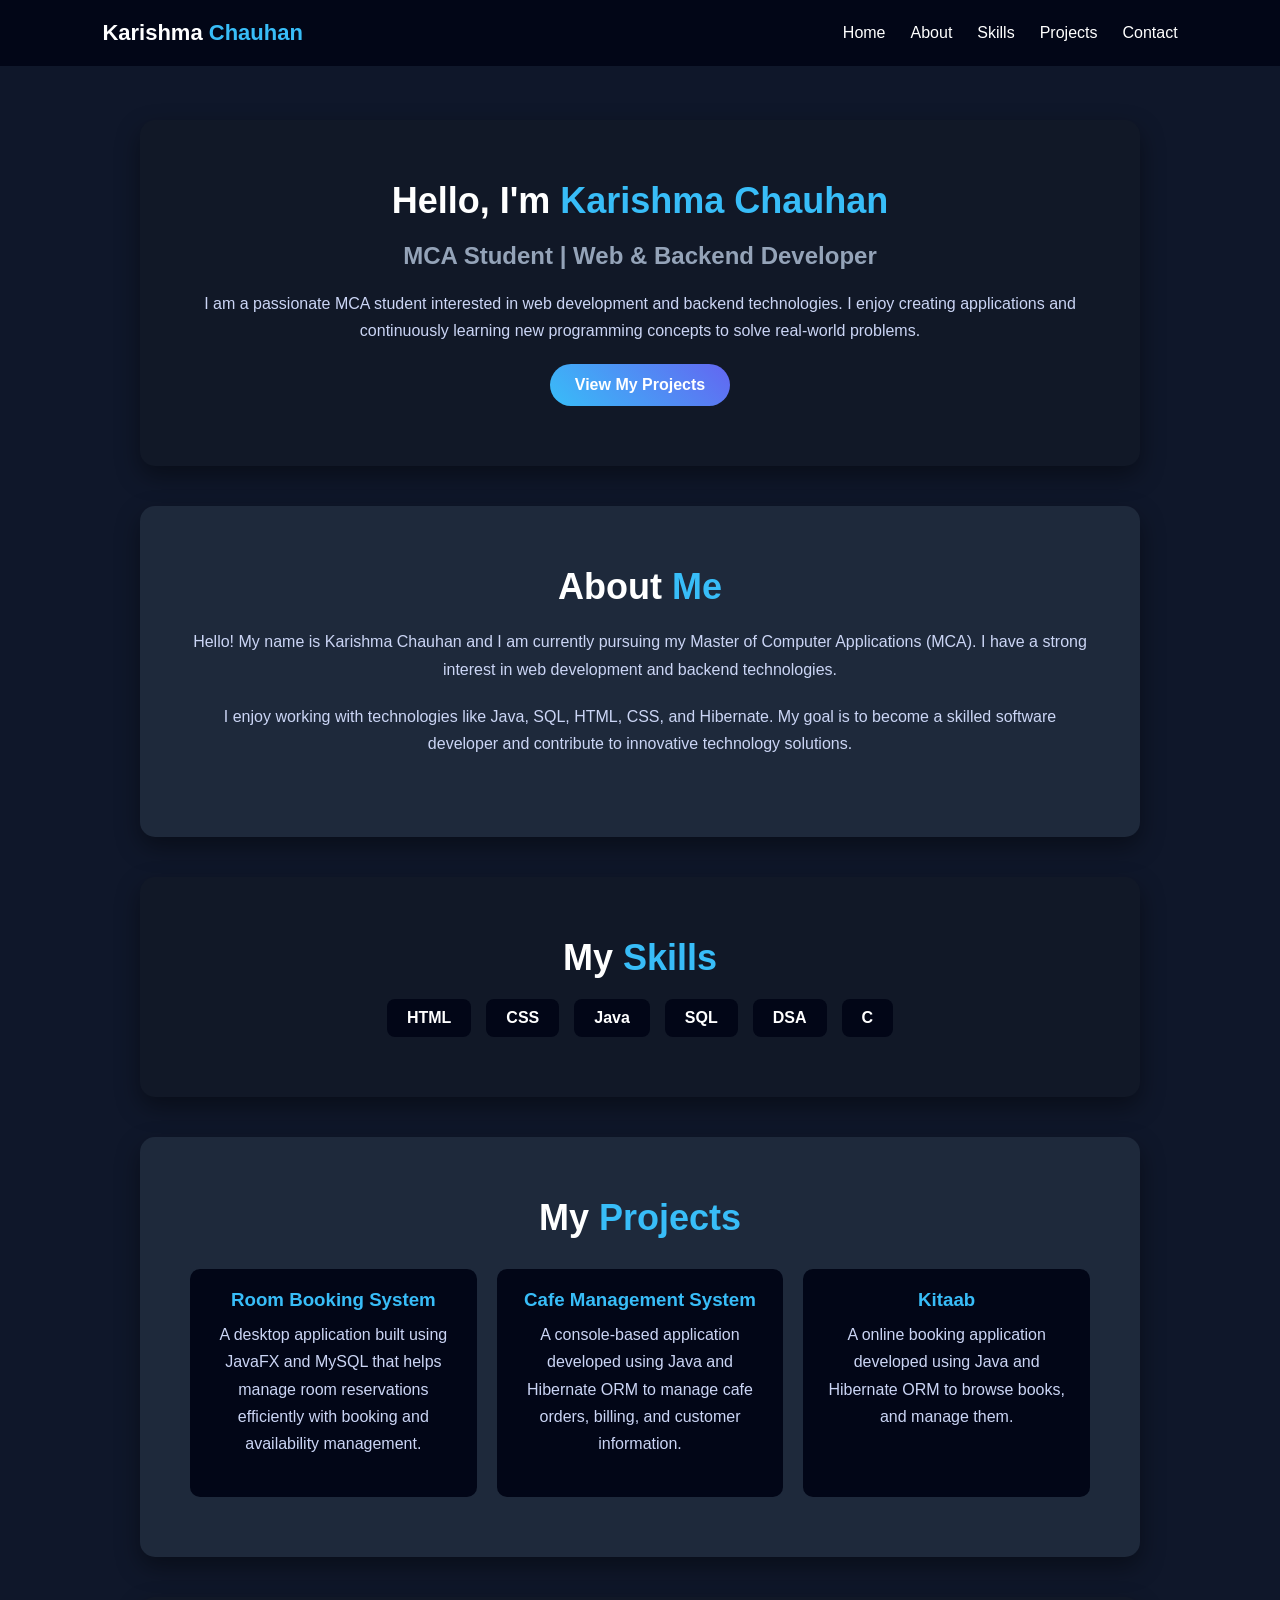
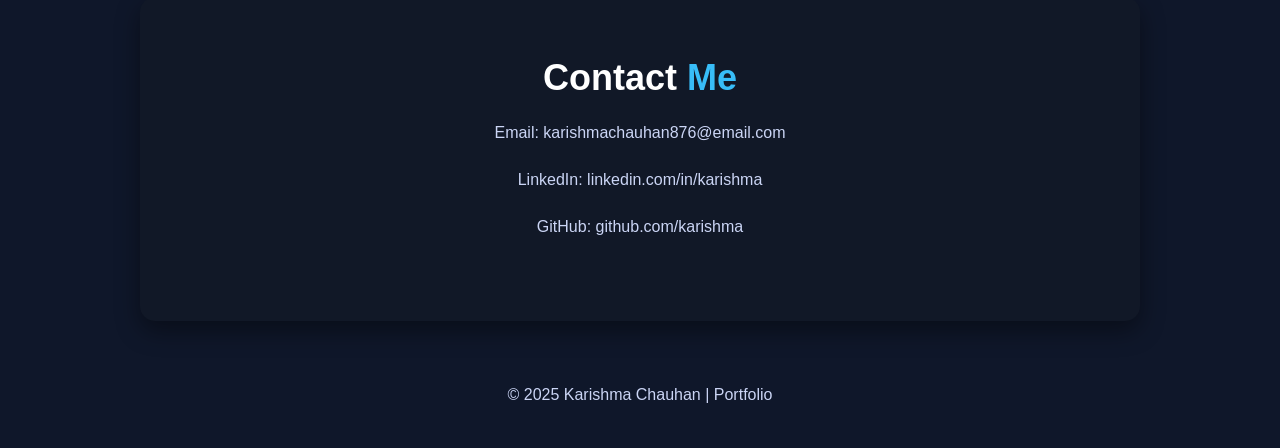
==== index.html @ 7b119818 "Rename index.html.html to index.html" ====
<!DOCTYPE html>
<html lang="en">

<head>
<meta charset="UTF-8">
<meta name="viewport" content="width=device-width, initial-scale=1.0">
<title>Karishma Chauhan | Portfolio</title>
<link rel="stylesheet" href="Portfolio.css">
</head>

<body>

<header>
<div class="logo">Karishma <span>Chauhan</span></div>

<ul class="nav-links">
<li><a href="#home">Home</a></li>
<li><a href="#about">About</a></li>
<li><a href="#skills">Skills</a></li>
<li><a href="#projects">Projects</a></li>
<li><a href="#contact">Contact</a></li>
</ul>
</header>


<section id="home" class="section-box">
<h1>Hello, I'm <span>Karishma Chauhan</span></h1>
<h2>MCA Student | Web & Backend Developer</h2>

<p>
I am a passionate MCA student interested in web development and backend technologies. 
I enjoy creating applications and continuously learning new programming concepts to 
solve real-world problems.
</p>

<a href="#projects" class="btn">View My Projects</a>
</section>


<section id="about" class="section-box">
<h1>About <span>Me</span></h1>

<p>
Hello! My name is Karishma Chauhan and I am currently pursuing my Master of 
Computer Applications (MCA). I have a strong interest in web development 
and backend technologies.
</p>

<p>
I enjoy working with technologies like Java, SQL, HTML, CSS, and Hibernate. 
My goal is to become a skilled software developer and contribute to 
innovative technology solutions.
</p>
</section>


<section id="skills" class="section-box">
<h1>My <span>Skills</span></h1>

<div class="skills-list">

<div class="skill">HTML</div>
<div class="skill">CSS</div>
<div class="skill">Java</div>
<div class="skill">SQL</div>
<div class="skill">DSA</div>
<div class="skill">C</div>

</div>
</section>


<section id="projects" class="section-box">
<h1>My <span>Projects</span></h1>

<div class="project-grid">

<div class="project-card">
<h3>Room Booking System</h3>
<p>
A desktop application built using JavaFX and MySQL that helps manage room 
reservations efficiently with booking and availability management.
</p>
</div>

<div class="project-card">
<h3>Cafe Management System</h3>
<p>
A console-based application developed using Java and Hibernate ORM 
to manage cafe orders, billing, and customer information.
</p>
</div>

<div class="project-card">
<h3>Kitaab</h3>
<p>
A online booking application developed using Java and Hibernate ORM 
to browse books, and manage them.
</p>
</div>

</div>

</section>


<section id="contact" class="section-box">
<h1>Contact <span>Me</span></h1>

<p>Email: karishmachauhan876@email.com</p>
<p>LinkedIn: linkedin.com/in/karishma</p>
<p>GitHub: github.com/karishma</p>

</section>


<footer>
<p>© 2025 Karishma Chauhan | Portfolio</p>
</footer>

</body>
</html>
---- Portfolio.css ----
*{
margin:0;
padding:0;
box-sizing:border-box;
font-family:Arial, Helvetica, sans-serif;
scroll-behavior:smooth;
}

body{
background:#0f172a;
color:white;
padding-top:80px;
}

/* HEADER */

header{
position:fixed;
top:0;
width:100%;
display:flex;
justify-content:space-between;
align-items:center;
padding:20px 8%;
background:#020617;
z-index:100;
}

.logo{
font-size:22px;
font-weight:bold;
}

.logo span{
color:#38bdf8;
}

.nav-links{
display:flex;
list-style:none;
gap:25px;
}

.nav-links a{
text-decoration:none;
color:white;
transition:0.3s;
}

.nav-links a:hover{
color:#38bdf8;
}

/* SECTION BOX */

.section-box{
max-width:1000px;
margin:40px auto;
padding:60px 50px;
border-radius:15px;
text-align:center;
box-shadow:0 10px 25px rgba(0,0,0,0.4);
}

/* ALTERNATE COLORS */

.section-box:nth-of-type(odd){
background:#111827;
}

.section-box:nth-of-type(even){
background:#1e293b;
}

/* TITLES */

h1{
font-size:36px;
margin-bottom:20px;
}

span{
color:#38bdf8;
}

h2{
color:#94a3b8;
margin-bottom:20px;
}

p{
line-height:1.7;
color:#cbd5f5;
margin-bottom:20px;
}

/* BUTTON */

.btn{
display:inline-block;
padding:12px 25px;
background:linear-gradient(45deg,#38bdf8,#6366f1);
border-radius:25px;
color:white;
text-decoration:none;
font-weight:bold;
transition:0.3s;
}

.btn:hover{
transform:scale(1.05);
}

/* SKILLS */

.skills-list{
display:flex;
justify-content:center;
flex-wrap:wrap;
gap:15px;
margin-top:20px;
}

.skill{
background:#020617;
padding:10px 20px;
border-radius:8px;
font-weight:bold;
transition:0.3s;
}

.skill:hover{
background:#38bdf8;
color:black;
}

/* PROJECTS */

.project-grid{
display:grid;
grid-template-columns:repeat(auto-fit,minmax(250px,1fr));
gap:20px;
margin-top:30px;
}

.project-card{
background:#020617;
padding:20px;
border-radius:10px;
transition:0.3s;
}

.project-card:hover{
transform:translateY(-5px);
background:#334155;
}

.project-card h3{
color:#38bdf8;
margin-bottom:10px;
}

/* FOOTER */

footer{
text-align:center;
padding:20px;
margin-top:40px;
color:#94a3b8;
}

/* MOBILE */

@media(max-width:768px){

.section-box{
margin:20px;
padding:40px 25px;
}

h1{
font-size:28px;
}

}
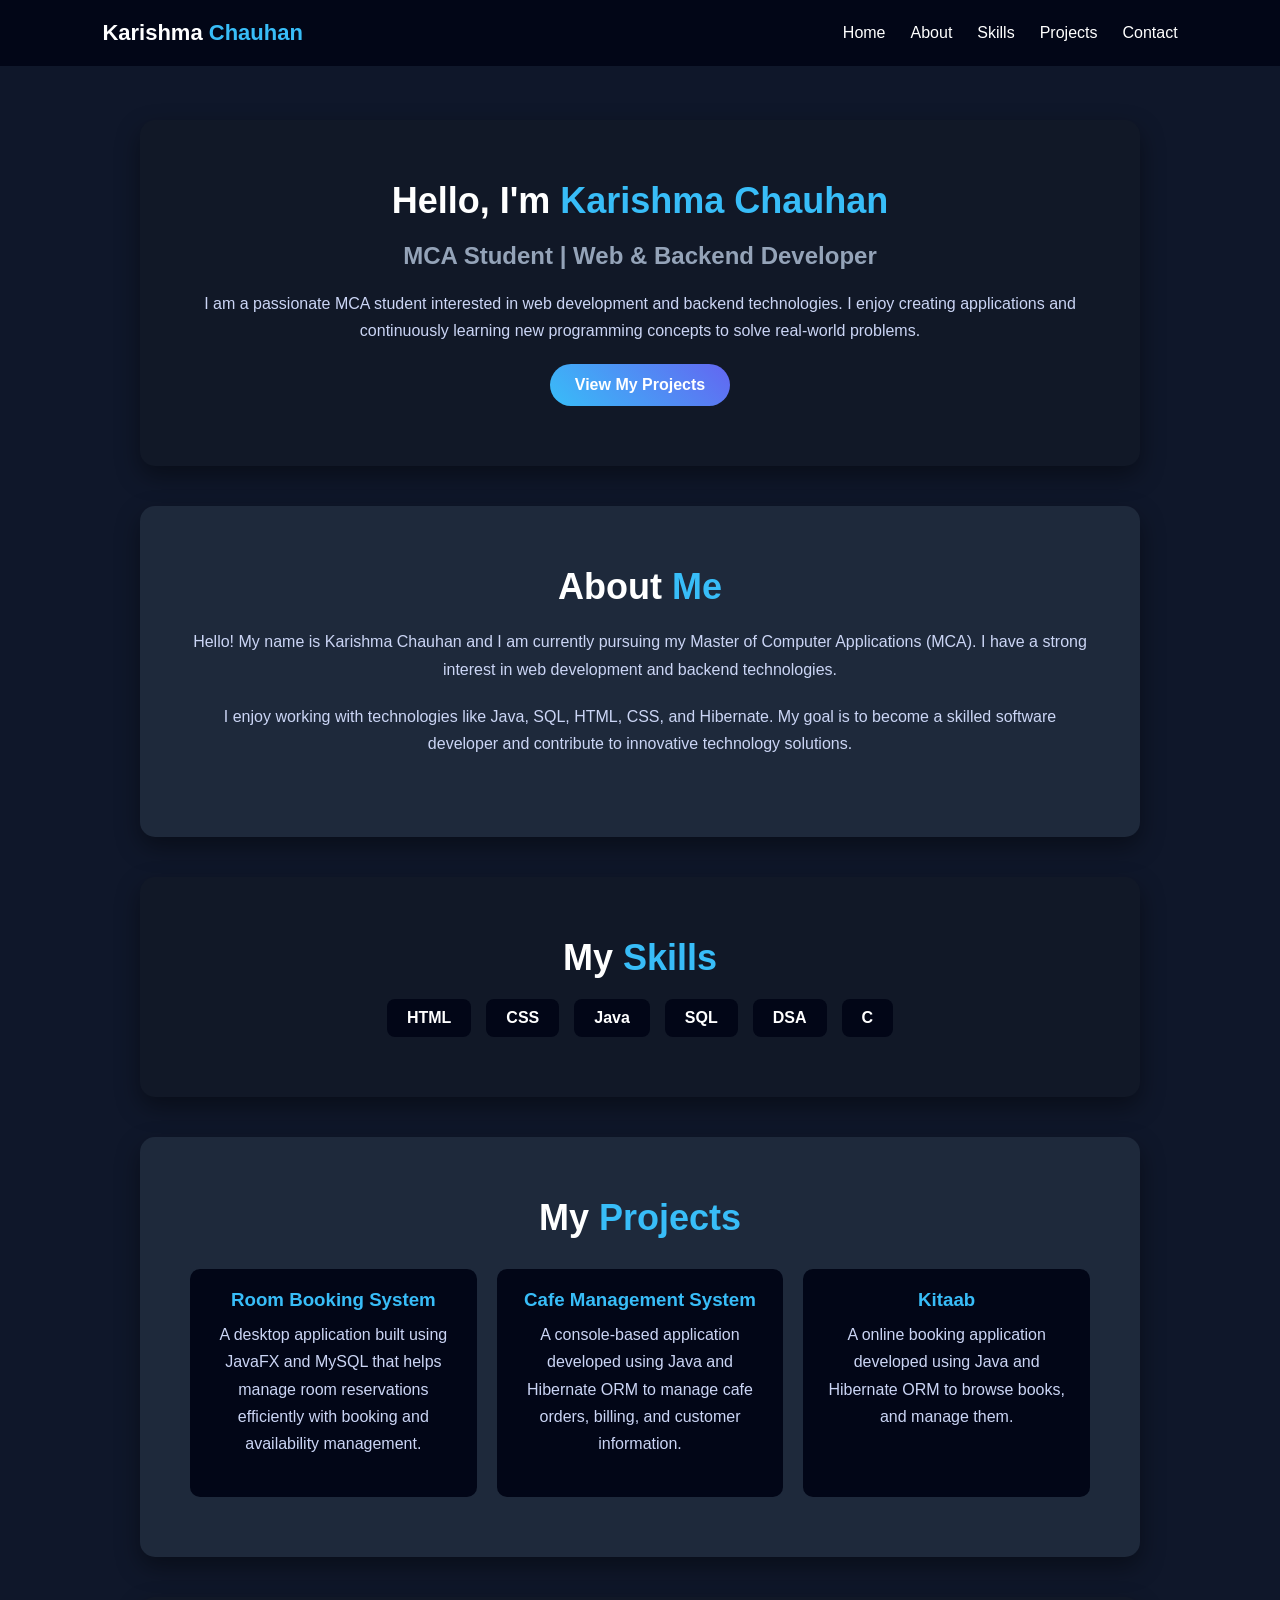
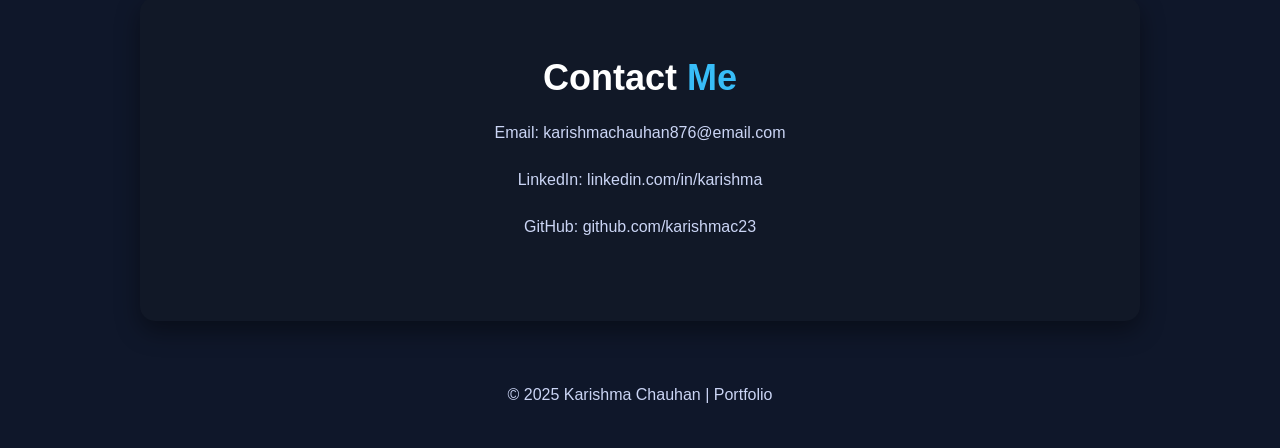
==== commit 0d2c1868: "Update index.html" ====
--- a/index.html
+++ b/index.html
@@ -109,7 +109,7 @@
 
 <p>Email: karishmachauhan876@email.com</p>
 <p>LinkedIn: linkedin.com/in/karishma</p>
-<p>GitHub: github.com/karishma</p>
+<p>GitHub: github.com/karishmac23</p>
 
 </section>
 
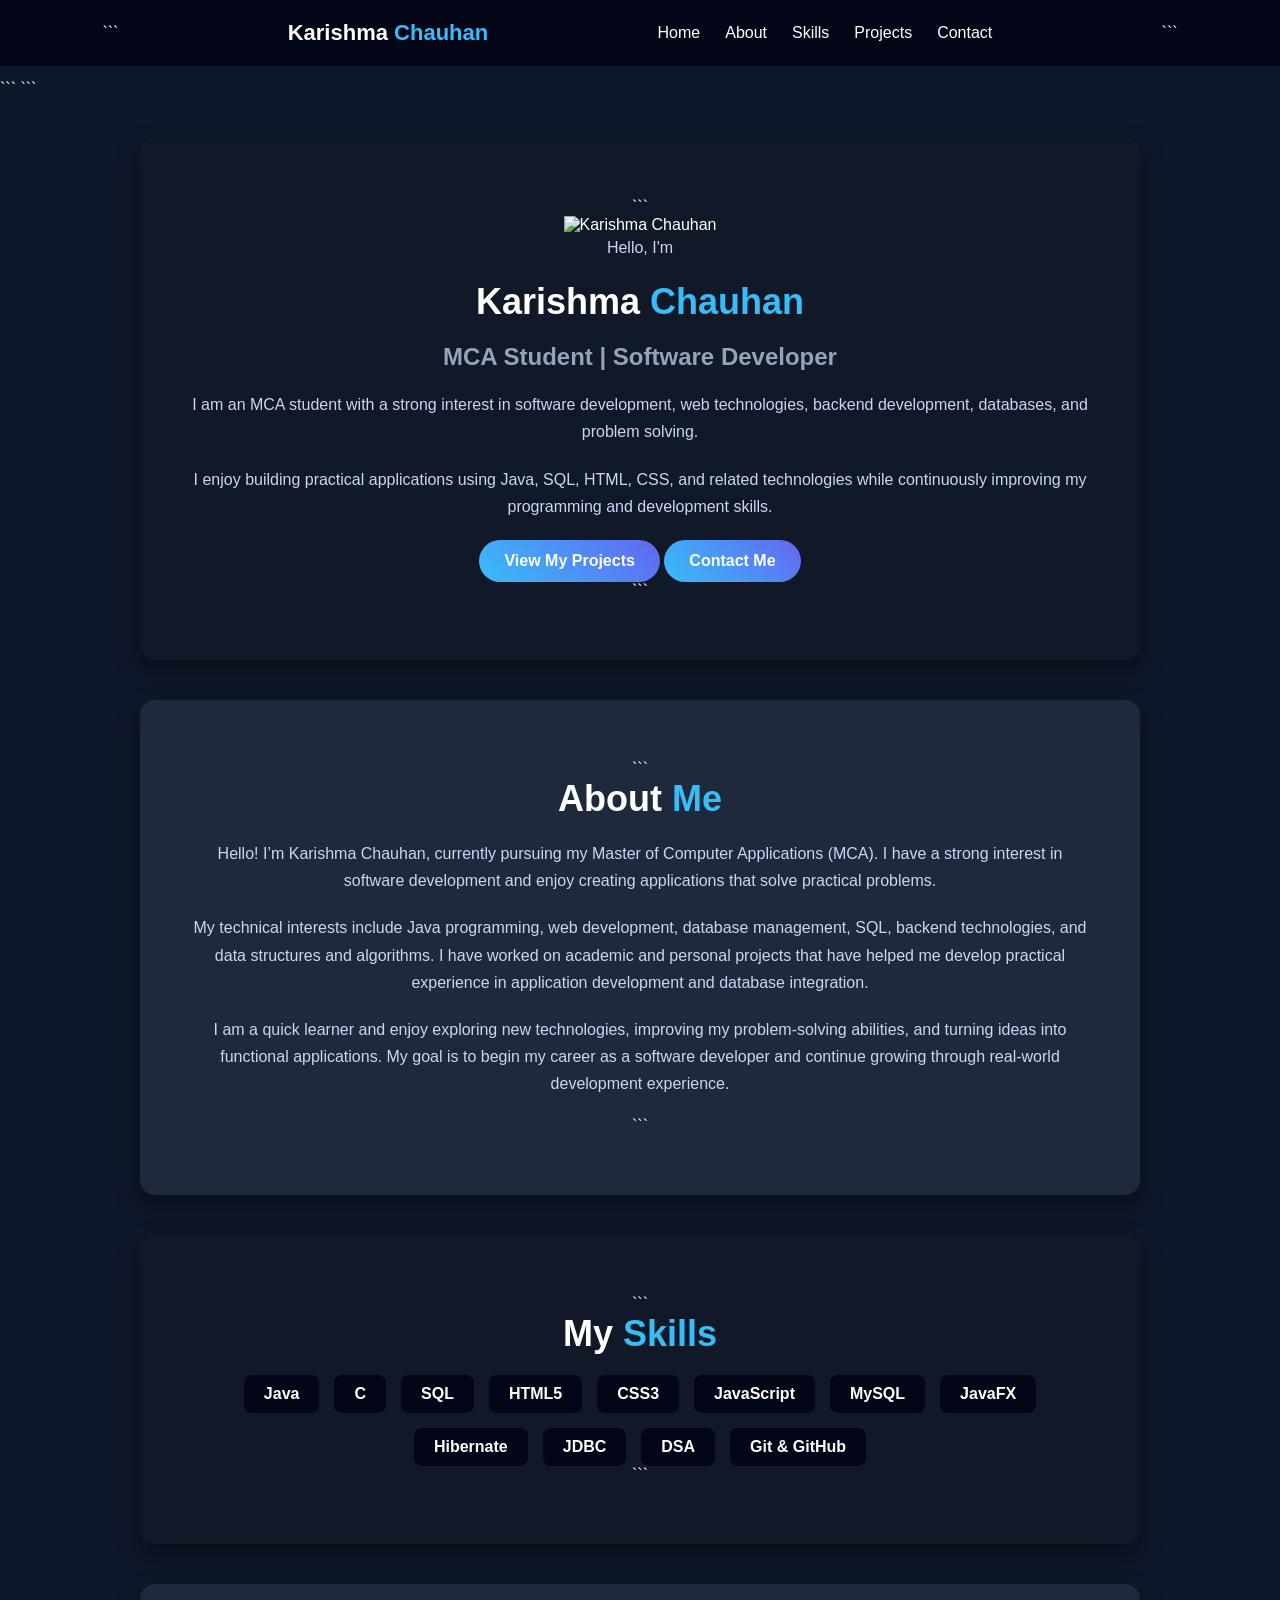
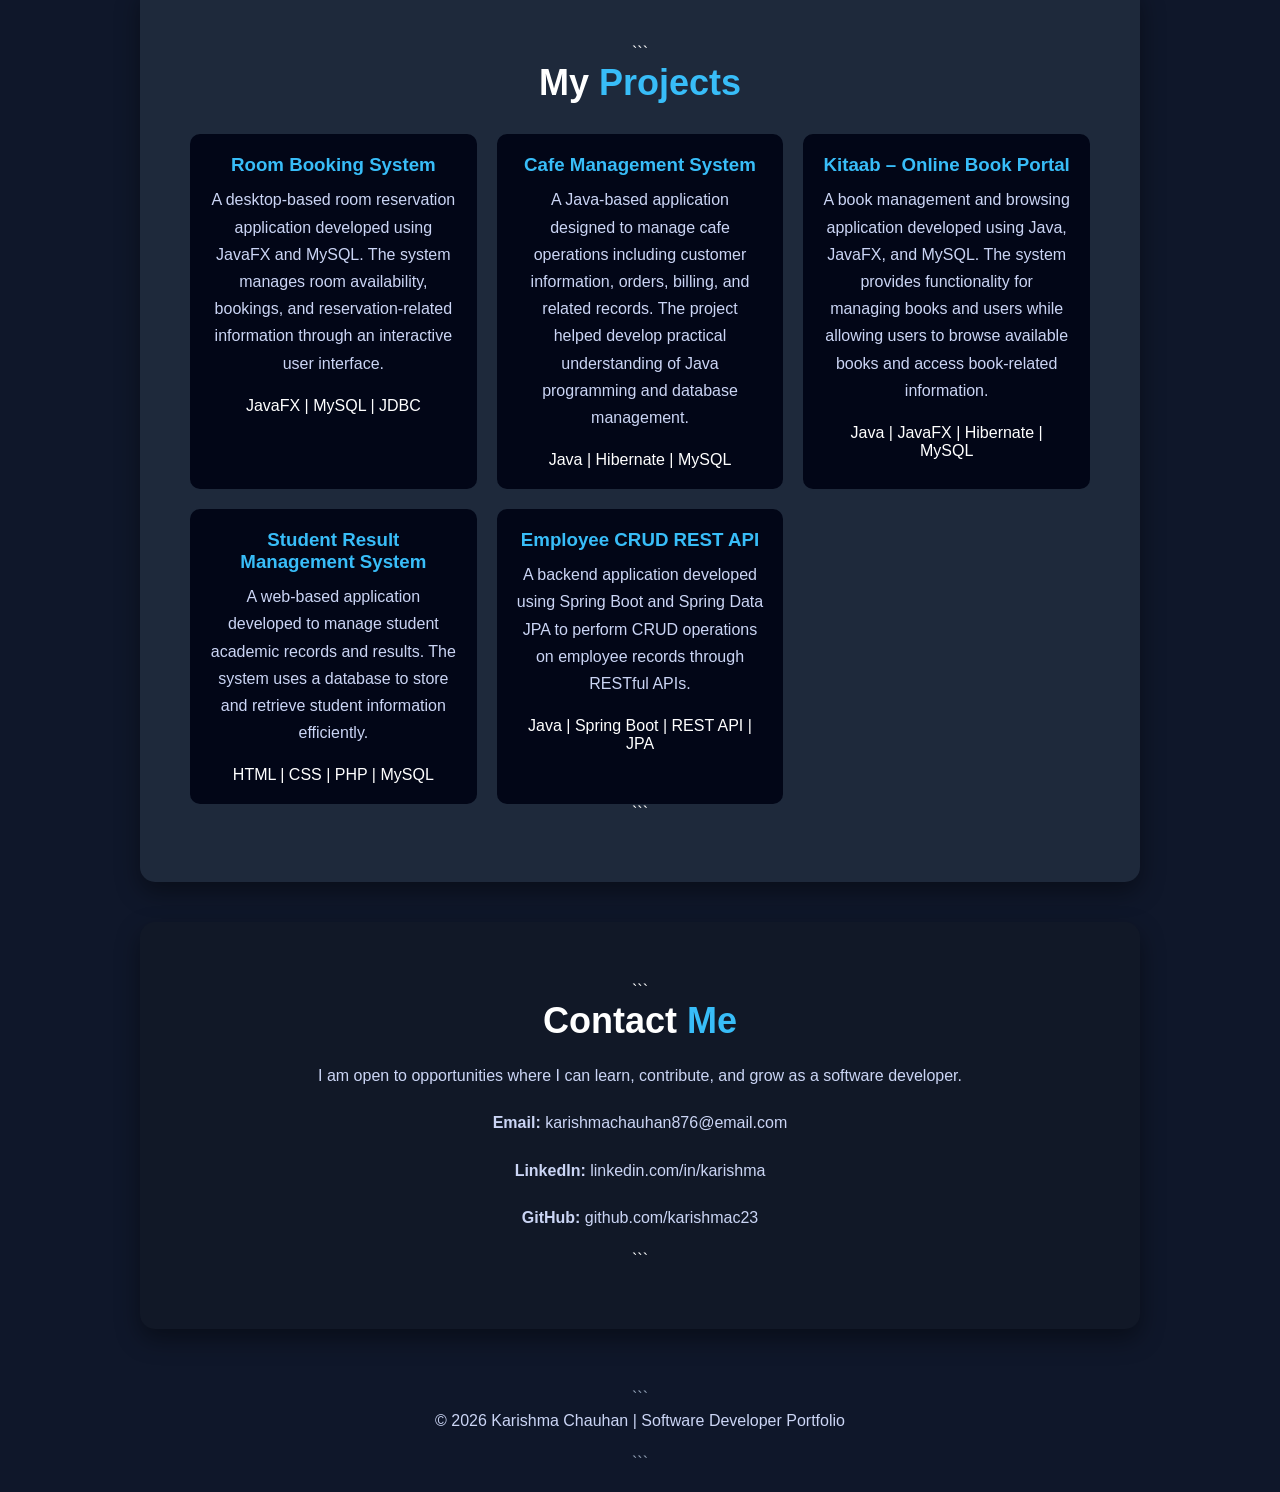
==== commit abee4e37: "Update index.html" ====
--- a/index.html
+++ b/index.html
@@ -1,121 +1,333 @@
 <!DOCTYPE html>
+
 <html lang="en">
 
 <head>
-<meta charset="UTF-8">
-<meta name="viewport" content="width=device-width, initial-scale=1.0">
-<title>Karishma Chauhan | Portfolio</title>
+    <meta charset="UTF-8">
+    <meta name="viewport" content="width=device-width, initial-scale=1.0">
+
+```
+<title>Karishma Chauhan | Software Developer Portfolio</title>
+
 <link rel="stylesheet" href="Portfolio.css">
+```
+
 </head>
 
 <body>
 
+<!-- ================= HEADER ================= -->
+
 <header>
-<div class="logo">Karishma <span>Chauhan</span></div>
+
+```
+<div class="logo">
+    Karishma <span>Chauhan</span>
+</div>
 
 <ul class="nav-links">
-<li><a href="#home">Home</a></li>
-<li><a href="#about">About</a></li>
-<li><a href="#skills">Skills</a></li>
-<li><a href="#projects">Projects</a></li>
-<li><a href="#contact">Contact</a></li>
+    <li><a href="#home">Home</a></li>
+    <li><a href="#about">About</a></li>
+    <li><a href="#skills">Skills</a></li>
+    <li><a href="#projects">Projects</a></li>
+    <li><a href="#contact">Contact</a></li>
 </ul>
+```
+
 </header>
 
-
-<section id="home" class="section-box">
-<h1>Hello, I'm <span>Karishma Chauhan</span></h1>
-<h2>MCA Student | Web & Backend Developer</h2>
-
-<p>
-I am a passionate MCA student interested in web development and backend technologies. 
-I enjoy creating applications and continuously learning new programming concepts to 
-solve real-world problems.
-</p>
-
-<a href="#projects" class="btn">View My Projects</a>
-</section>
-
+<!-- ================= HOME ================= -->
+
+<section id="home" class="section-box home-section">
+
+```
+<div class="home-container">
+
+    <!-- Profile Photo -->
+    <div class="profile-container">
+
+        <img src="profile.jpg"
+             alt="Karishma Chauhan"
+             class="profile-photo">
+
+    </div>
+
+
+    <!-- Introduction -->
+    <div class="home-content">
+
+        <p class="intro-text">Hello, I'm</p>
+
+        <h1>
+            Karishma <span>Chauhan</span>
+        </h1>
+
+        <h2>
+            MCA Student | Software Developer
+        </h2>
+
+        <p>
+            I am an MCA student with a strong interest in software development,
+            web technologies, backend development, databases, and problem solving.
+        </p>
+
+        <p>
+            I enjoy building practical applications using Java, SQL, HTML, CSS,
+            and related technologies while continuously improving my programming
+            and development skills.
+        </p>
+
+        <div class="home-buttons">
+
+            <a href="#projects" class="btn">
+                View My Projects
+            </a>
+
+            <a href="#contact" class="btn secondary-btn">
+                Contact Me
+            </a>
+
+        </div>
+
+    </div>
+
+</div>
+```
+
+</section>
+
+<!-- ================= ABOUT ================= -->
 
 <section id="about" class="section-box">
-<h1>About <span>Me</span></h1>
-
-<p>
-Hello! My name is Karishma Chauhan and I am currently pursuing my Master of 
-Computer Applications (MCA). I have a strong interest in web development 
-and backend technologies.
-</p>
-
-<p>
-I enjoy working with technologies like Java, SQL, HTML, CSS, and Hibernate. 
-My goal is to become a skilled software developer and contribute to 
-innovative technology solutions.
-</p>
-</section>
-
+
+```
+<h1>
+    About <span>Me</span>
+</h1>
+
+<p>
+    Hello! I’m Karishma Chauhan, currently pursuing my Master of Computer
+    Applications (MCA). I have a strong interest in software development
+    and enjoy creating applications that solve practical problems.
+</p>
+
+<p>
+    My technical interests include Java programming, web development,
+    database management, SQL, backend technologies, and data structures
+    and algorithms. I have worked on academic and personal projects that
+    have helped me develop practical experience in application development
+    and database integration.
+</p>
+
+<p>
+    I am a quick learner and enjoy exploring new technologies, improving
+    my problem-solving abilities, and turning ideas into functional
+    applications. My goal is to begin my career as a software developer
+    and continue growing through real-world development experience.
+</p>
+```
+
+</section>
+
+<!-- ================= SKILLS ================= -->
 
 <section id="skills" class="section-box">
-<h1>My <span>Skills</span></h1>
+
+```
+<h1>
+    My <span>Skills</span>
+</h1>
 
 <div class="skills-list">
 
-<div class="skill">HTML</div>
-<div class="skill">CSS</div>
-<div class="skill">Java</div>
-<div class="skill">SQL</div>
-<div class="skill">DSA</div>
-<div class="skill">C</div>
-
-</div>
-</section>
-
+    <div class="skill">Java</div>
+    <div class="skill">C</div>
+    <div class="skill">SQL</div>
+    <div class="skill">HTML5</div>
+    <div class="skill">CSS3</div>
+    <div class="skill">JavaScript</div>
+    <div class="skill">MySQL</div>
+    <div class="skill">JavaFX</div>
+    <div class="skill">Hibernate</div>
+    <div class="skill">JDBC</div>
+    <div class="skill">DSA</div>
+    <div class="skill">Git & GitHub</div>
+
+</div>
+```
+
+</section>
+
+<!-- ================= PROJECTS ================= -->
 
 <section id="projects" class="section-box">
-<h1>My <span>Projects</span></h1>
+
+```
+<h1>
+    My <span>Projects</span>
+</h1>
 
 <div class="project-grid">
 
-<div class="project-card">
-<h3>Room Booking System</h3>
-<p>
-A desktop application built using JavaFX and MySQL that helps manage room 
-reservations efficiently with booking and availability management.
-</p>
-</div>
-
-<div class="project-card">
-<h3>Cafe Management System</h3>
-<p>
-A console-based application developed using Java and Hibernate ORM 
-to manage cafe orders, billing, and customer information.
-</p>
-</div>
-
-<div class="project-card">
-<h3>Kitaab</h3>
-<p>
-A online booking application developed using Java and Hibernate ORM 
-to browse books, and manage them.
-</p>
-</div>
-
-</div>
-
-</section>
-
+
+    <!-- Room Booking -->
+
+    <div class="project-card">
+
+        <h3>
+            Room Booking System
+        </h3>
+
+        <p>
+            A desktop-based room reservation application developed using
+            JavaFX and MySQL. The system manages room availability,
+            bookings, and reservation-related information through an
+            interactive user interface.
+        </p>
+
+        <div class="project-tech">
+            JavaFX | MySQL | JDBC
+        </div>
+
+    </div>
+
+
+    <!-- Cafe Management -->
+
+    <div class="project-card">
+
+        <h3>
+            Cafe Management System
+        </h3>
+
+        <p>
+            A Java-based application designed to manage cafe operations
+            including customer information, orders, billing, and related
+            records. The project helped develop practical understanding
+            of Java programming and database management.
+        </p>
+
+        <div class="project-tech">
+            Java | Hibernate | MySQL
+        </div>
+
+    </div>
+
+
+    <!-- Kitaab -->
+
+    <div class="project-card">
+
+        <h3>
+            Kitaab – Online Book Portal
+        </h3>
+
+        <p>
+            A book management and browsing application developed using
+            Java, JavaFX, and MySQL. The system provides functionality
+            for managing books and users while allowing users to browse
+            available books and access book-related information.
+        </p>
+
+        <div class="project-tech">
+            Java | JavaFX | Hibernate | MySQL
+        </div>
+
+    </div>
+
+
+    <!-- Student Result -->
+
+    <div class="project-card">
+
+        <h3>
+            Student Result Management System
+        </h3>
+
+        <p>
+            A web-based application developed to manage student academic
+            records and results. The system uses a database to store and
+            retrieve student information efficiently.
+        </p>
+
+        <div class="project-tech">
+            HTML | CSS | PHP | MySQL
+        </div>
+
+    </div>
+
+
+    <!-- Employee CRUD -->
+
+    <div class="project-card">
+
+        <h3>
+            Employee CRUD REST API
+        </h3>
+
+        <p>
+            A backend application developed using Spring Boot and
+            Spring Data JPA to perform CRUD operations on employee
+            records through RESTful APIs.
+        </p>
+
+        <div class="project-tech">
+            Java | Spring Boot | REST API | JPA
+        </div>
+
+    </div>
+
+</div>
+```
+
+</section>
+
+<!-- ================= CONTACT ================= -->
 
 <section id="contact" class="section-box">
-<h1>Contact <span>Me</span></h1>
-
-<p>Email: karishmachauhan876@email.com</p>
-<p>LinkedIn: linkedin.com/in/karishma</p>
-<p>GitHub: github.com/karishmac23</p>
-
-</section>
-
+
+```
+<h1>
+    Contact <span>Me</span>
+</h1>
+
+<p>
+    I am open to opportunities where I can learn, contribute,
+    and grow as a software developer.
+</p>
+
+<div class="contact-info">
+
+    <p>
+        <strong>Email:</strong>
+        karishmachauhan876@email.com
+    </p>
+
+    <p>
+        <strong>LinkedIn:</strong>
+        linkedin.com/in/karishma
+    </p>
+
+    <p>
+        <strong>GitHub:</strong>
+        github.com/karishmac23
+    </p>
+
+</div>
+```
+
+</section>
+
+<!-- ================= FOOTER ================= -->
 
 <footer>
-<p>© 2025 Karishma Chauhan | Portfolio</p>
+
+```
+<p>
+    © 2026 Karishma Chauhan | Software Developer Portfolio
+</p>
+```
+
 </footer>
 
 </body>
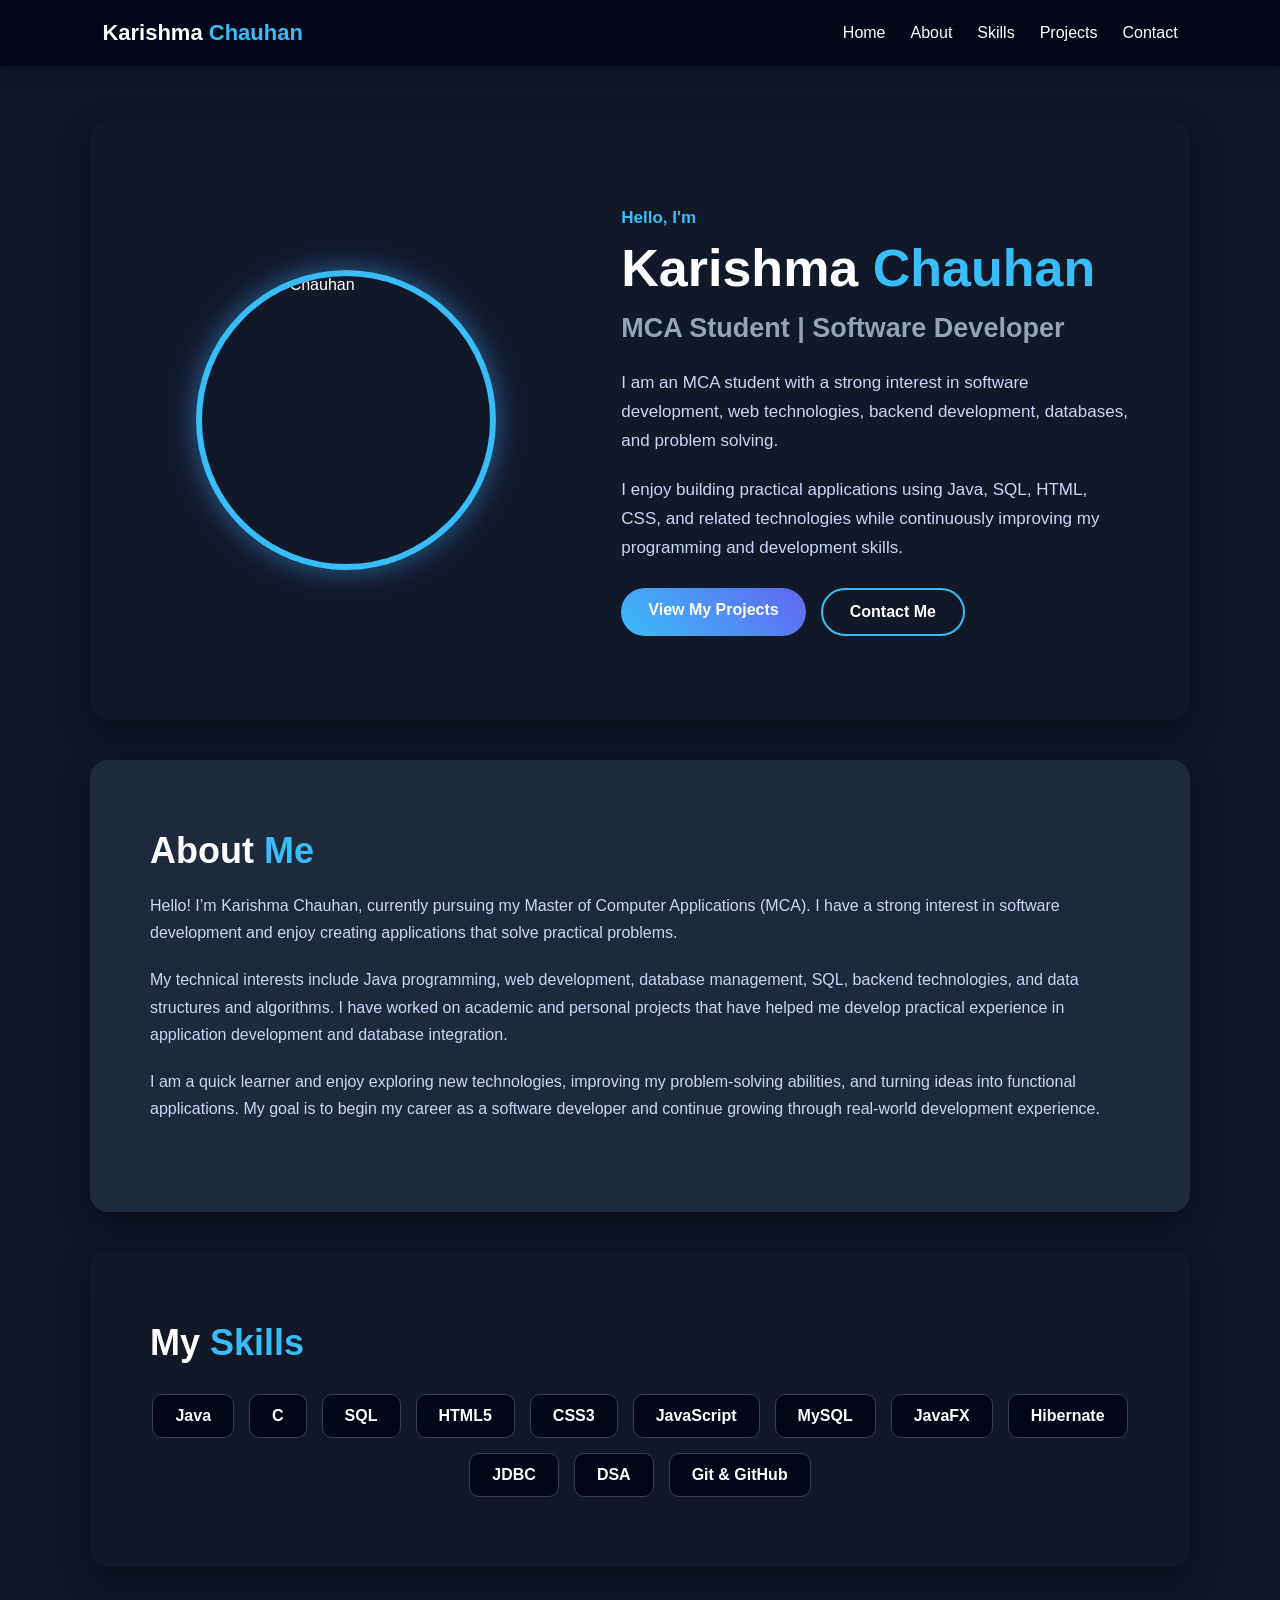
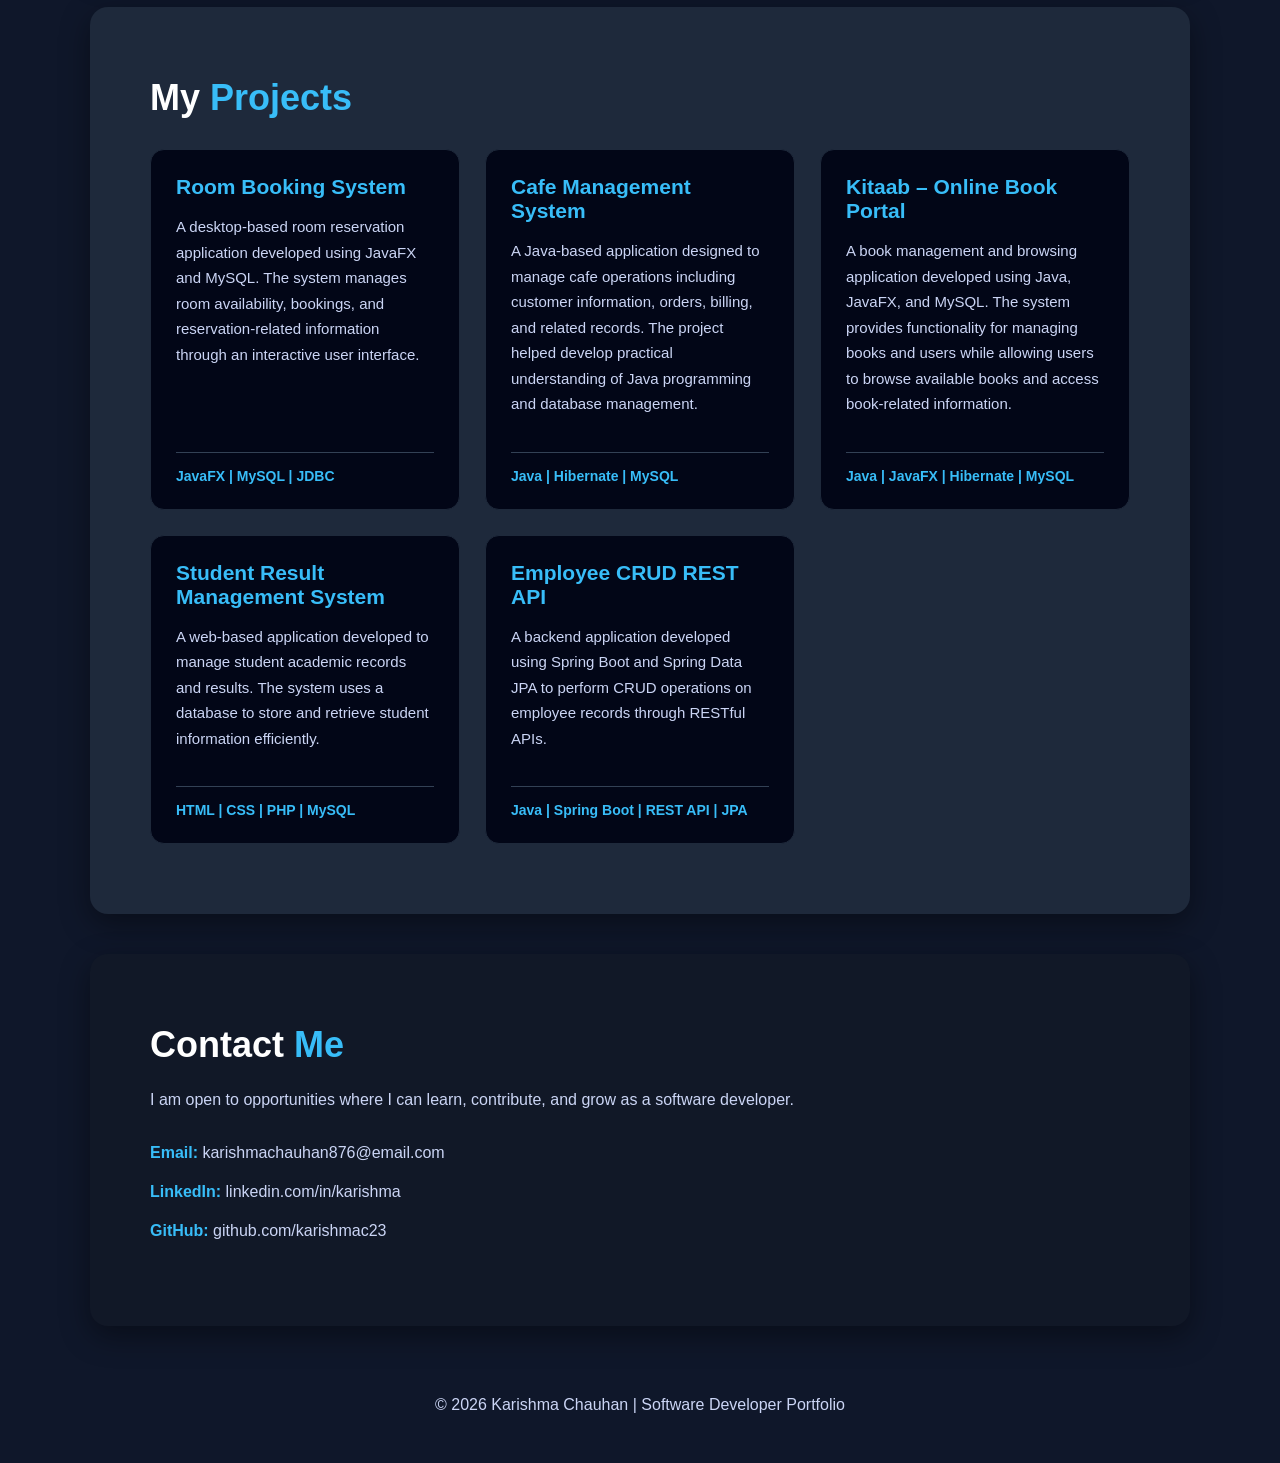
==== commit 0eaf50bf: "Update index.html" ====
--- a/index.html
+++ b/index.html
@@ -6,11 +6,11 @@
     <meta charset="UTF-8">
     <meta name="viewport" content="width=device-width, initial-scale=1.0">
 
-```
+
 <title>Karishma Chauhan | Software Developer Portfolio</title>
 
 <link rel="stylesheet" href="Portfolio.css">
-```
+
 
 </head>
 
@@ -20,7 +20,6 @@
 
 <header>
 
-```
 <div class="logo">
     Karishma <span>Chauhan</span>
 </div>
@@ -32,7 +31,6 @@
     <li><a href="#projects">Projects</a></li>
     <li><a href="#contact">Contact</a></li>
 </ul>
-```
 
 </header>
 
@@ -40,7 +38,6 @@
 
 <section id="home" class="section-box home-section">
 
-```
 <div class="home-container">
 
     <!-- Profile Photo -->
@@ -92,7 +89,6 @@
     </div>
 
 </div>
-```
 
 </section>
 
@@ -100,7 +96,6 @@
 
 <section id="about" class="section-box">
 
-```
 <h1>
     About <span>Me</span>
 </h1>
@@ -125,7 +120,6 @@
     applications. My goal is to begin my career as a software developer
     and continue growing through real-world development experience.
 </p>
-```
 
 </section>
 
@@ -133,7 +127,6 @@
 
 <section id="skills" class="section-box">
 
-```
 <h1>
     My <span>Skills</span>
 </h1>
@@ -154,7 +147,6 @@
     <div class="skill">Git & GitHub</div>
 
 </div>
-```
 
 </section>
 
@@ -162,7 +154,6 @@
 
 <section id="projects" class="section-box">
 
-```
 <h1>
     My <span>Projects</span>
 </h1>
@@ -278,7 +269,6 @@
     </div>
 
 </div>
-```
 
 </section>
 
@@ -286,7 +276,6 @@
 
 <section id="contact" class="section-box">
 
-```
 <h1>
     Contact <span>Me</span>
 </h1>
@@ -314,7 +303,6 @@
     </p>
 
 </div>
-```
 
 </section>
 
@@ -322,11 +310,9 @@
 
 <footer>
 
-```
 <p>
     © 2026 Karishma Chauhan | Software Developer Portfolio
 </p>
-```
 
 </footer>
 
--- a/Portfolio.css
+++ b/Portfolio.css
@@ -1,185 +1,444 @@
-*{
-margin:0;
-padding:0;
-box-sizing:border-box;
-font-family:Arial, Helvetica, sans-serif;
-scroll-behavior:smooth;
-}
-
-body{
-background:#0f172a;
-color:white;
-padding-top:80px;
-}
-
-/* HEADER */
-
-header{
-position:fixed;
-top:0;
-width:100%;
-display:flex;
-justify-content:space-between;
-align-items:center;
-padding:20px 8%;
-background:#020617;
-z-index:100;
-}
-
-.logo{
-font-size:22px;
-font-weight:bold;
-}
-
-.logo span{
-color:#38bdf8;
-}
-
-.nav-links{
-display:flex;
-list-style:none;
-gap:25px;
-}
-
-.nav-links a{
-text-decoration:none;
-color:white;
-transition:0.3s;
-}
-
-.nav-links a:hover{
-color:#38bdf8;
-}
-
-/* SECTION BOX */
-
-.section-box{
-max-width:1000px;
-margin:40px auto;
-padding:60px 50px;
-border-radius:15px;
-text-align:center;
-box-shadow:0 10px 25px rgba(0,0,0,0.4);
-}
-
-/* ALTERNATE COLORS */
-
-.section-box:nth-of-type(odd){
-background:#111827;
-}
-
-.section-box:nth-of-type(even){
-background:#1e293b;
-}
-
-/* TITLES */
-
-h1{
-font-size:36px;
-margin-bottom:20px;
-}
-
-span{
-color:#38bdf8;
-}
-
-h2{
-color:#94a3b8;
-margin-bottom:20px;
-}
-
-p{
-line-height:1.7;
-color:#cbd5f5;
-margin-bottom:20px;
-}
-
-/* BUTTON */
-
-.btn{
-display:inline-block;
-padding:12px 25px;
-background:linear-gradient(45deg,#38bdf8,#6366f1);
-border-radius:25px;
-color:white;
-text-decoration:none;
-font-weight:bold;
-transition:0.3s;
-}
-
-.btn:hover{
-transform:scale(1.05);
-}
-
-/* SKILLS */
-
-.skills-list{
-display:flex;
-justify-content:center;
-flex-wrap:wrap;
-gap:15px;
-margin-top:20px;
-}
-
-.skill{
-background:#020617;
-padding:10px 20px;
-border-radius:8px;
-font-weight:bold;
-transition:0.3s;
-}
-
-.skill:hover{
-background:#38bdf8;
-color:black;
-}
-
-/* PROJECTS */
-
-.project-grid{
-display:grid;
-grid-template-columns:repeat(auto-fit,minmax(250px,1fr));
-gap:20px;
-margin-top:30px;
-}
-
-.project-card{
-background:#020617;
-padding:20px;
-border-radius:10px;
-transition:0.3s;
-}
-
-.project-card:hover{
-transform:translateY(-5px);
-background:#334155;
-}
-
-.project-card h3{
-color:#38bdf8;
-margin-bottom:10px;
-}
-
-/* FOOTER */
-
-footer{
-text-align:center;
-padding:20px;
-margin-top:40px;
-color:#94a3b8;
-}
-
-/* MOBILE */
-
-@media(max-width:768px){
-
-.section-box{
-margin:20px;
-padding:40px 25px;
-}
-
-h1{
-font-size:28px;
-}
-
-}+* {
+    margin: 0;
+    padding: 0;
+    box-sizing: border-box;
+    font-family: Arial, Helvetica, sans-serif;
+    scroll-behavior: smooth;
+}
+
+body {
+    background: #0f172a;
+    color: white;
+    padding-top: 80px;
+}
+
+/* ================= HEADER ================= */
+
+header {
+    position: fixed;
+    top: 0;
+    left: 0;
+    width: 100%;
+
+    display: flex;
+    justify-content: space-between;
+    align-items: center;
+
+    padding: 20px 8%;
+
+    background: #020617;
+    z-index: 100;
+
+    box-shadow: 0 3px 15px rgba(0, 0, 0, 0.3);
+}
+
+.logo {
+    font-size: 22px;
+    font-weight: bold;
+}
+
+.logo span {
+    color: #38bdf8;
+}
+
+.nav-links {
+    display: flex;
+    list-style: none;
+    gap: 25px;
+}
+
+.nav-links a {
+    text-decoration: none;
+    color: white;
+    transition: 0.3s;
+    font-weight: 500;
+}
+
+.nav-links a:hover {
+    color: #38bdf8;
+}
+
+/* ================= SECTION BOX ================= */
+
+.section-box {
+    max-width: 1100px;
+
+    margin: 40px auto;
+
+    padding: 70px 60px;
+
+    border-radius: 18px;
+
+    box-shadow: 0 10px 30px rgba(0, 0, 0, 0.4);
+}
+
+/* Alternate section colors */
+
+.section-box:nth-of-type(odd) {
+    background: #111827;
+}
+
+.section-box:nth-of-type(even) {
+    background: #1e293b;
+}
+
+/* ================= TITLES ================= */
+
+h1 {
+    font-size: 36px;
+    margin-bottom: 20px;
+}
+
+h1 span {
+    color: #38bdf8;
+}
+
+h2 {
+    color: #94a3b8;
+    margin-bottom: 20px;
+}
+
+p {
+    line-height: 1.7;
+    color: #cbd5f5;
+    margin-bottom: 20px;
+}
+
+/* ================= HOME SECTION ================= */
+
+.home-section {
+    min-height: 600px;
+
+    display: flex;
+    align-items: center;
+    justify-content: center;
+}
+
+.home-container {
+    width: 100%;
+
+    display: flex;
+    align-items: center;
+    justify-content: space-between;
+
+    gap: 80px;
+}
+
+/* ================= PROFILE PHOTO ================= */
+
+.profile-container {
+    flex: 1;
+
+    display: flex;
+    justify-content: center;
+    align-items: center;
+}
+
+.profile-photo {
+    width: 300px;
+    height: 300px;
+
+    object-fit: cover;
+
+    border-radius: 50%;
+
+    border: 6px solid #38bdf8;
+
+    box-shadow:
+        0 0 25px rgba(56, 189, 248, 0.4),
+        0 0 60px rgba(99, 102, 241, 0.2);
+
+    transition: 0.4s;
+}
+
+.profile-photo:hover {
+    transform: scale(1.04);
+}
+
+/* ================= HOME CONTENT ================= */
+
+.home-content {
+    flex: 1.3;
+
+    text-align: left;
+}
+
+.intro-text {
+    color: #38bdf8;
+    font-size: 22px;
+    font-weight: bold;
+
+    margin-bottom: 5px;
+}
+
+.home-content h1 {
+    font-size: 52px;
+
+    margin-bottom: 15px;
+}
+
+.home-content h2 {
+    font-size: 27px;
+
+    color: #94a3b8;
+
+    margin-bottom: 25px;
+}
+
+.home-content p {
+    font-size: 17px;
+    line-height: 1.7;
+}
+
+/* ================= BUTTONS ================= */
+
+.home-buttons {
+    display: flex;
+
+    gap: 15px;
+
+    margin-top: 25px;
+}
+
+.btn {
+    display: inline-block;
+
+    padding: 13px 27px;
+
+    background: linear-gradient(
+        45deg,
+        #38bdf8,
+        #6366f1
+    );
+
+    border-radius: 25px;
+
+    color: white;
+
+    text-decoration: none;
+
+    font-weight: bold;
+
+    transition: 0.3s;
+}
+
+.btn:hover {
+    transform: translateY(-3px) scale(1.03);
+
+    box-shadow:
+        0 8px 20px rgba(56, 189, 248, 0.3);
+}
+
+.secondary-btn {
+    background: transparent;
+
+    border: 2px solid #38bdf8;
+}
+
+/* ================= SKILLS ================= */
+
+.skills-list {
+    display: flex;
+
+    justify-content: center;
+
+    flex-wrap: wrap;
+
+    gap: 15px;
+
+    margin-top: 30px;
+}
+
+.skill {
+    background: #020617;
+
+    padding: 12px 22px;
+
+    border-radius: 10px;
+
+    font-weight: bold;
+
+    border: 1px solid #334155;
+
+    transition: 0.3s;
+}
+
+.skill:hover {
+    background: #38bdf8;
+
+    color: #020617;
+
+    transform: translateY(-4px);
+}
+
+/* ================= PROJECTS ================= */
+
+.project-grid {
+    display: grid;
+
+    grid-template-columns:
+        repeat(auto-fit, minmax(280px, 1fr));
+
+    gap: 25px;
+
+    margin-top: 30px;
+}
+
+.project-card {
+    background: #020617;
+
+    padding: 25px;
+
+    border-radius: 14px;
+
+    border: 1px solid #1e293b;
+
+    transition: 0.3s;
+
+    display: flex;
+
+    flex-direction: column;
+}
+
+.project-card:hover {
+    transform: translateY(-7px);
+
+    background: #1e293b;
+
+    border-color: #38bdf8;
+
+    box-shadow:
+        0 10px 25px rgba(0, 0, 0, 0.3);
+}
+
+.project-card h3 {
+    color: #38bdf8;
+
+    margin-bottom: 15px;
+
+    font-size: 21px;
+}
+
+.project-card p {
+    font-size: 15px;
+
+    flex-grow: 1;
+}
+
+.project-tech {
+    margin-top: 15px;
+
+    padding-top: 15px;
+
+    border-top: 1px solid #334155;
+
+    color: #38bdf8;
+
+    font-size: 14px;
+
+    font-weight: bold;
+}
+
+/* ================= CONTACT ================= */
+
+.contact-info {
+    margin-top: 25px;
+}
+
+.contact-info p {
+    margin-bottom: 12px;
+}
+
+.contact-info strong {
+    color: #38bdf8;
+}
+
+/* ================= FOOTER ================= */
+
+footer {
+    text-align: center;
+
+    padding: 25px;
+
+    margin-top: 40px;
+
+    color: #94a3b8;
+}
+
+/* ================= MOBILE ================= */
+
+@media (max-width: 768px) {
+
+    body {
+        padding-top: 75px;
+    }
+
+    header {
+        padding: 18px 5%;
+    }
+
+    .logo {
+        font-size: 18px;
+    }
+
+    .nav-links {
+        gap: 12px;
+    }
+
+    .nav-links a {
+        font-size: 13px;
+    }
+
+    .section-box {
+        margin: 20px;
+
+        padding: 45px 25px;
+
+        border-radius: 15px;
+    }
+
+    /* Home becomes vertical on mobile */
+
+    .home-container {
+        flex-direction: column;
+
+        gap: 40px;
+
+        text-align: center;
+    }
+
+    .home-content {
+        text-align: center;
+    }
+
+    .profile-photo {
+        width: 220px;
+        height: 220px;
+    }
+
+    .home-content h1 {
+        font-size: 38px;
+    }
+
+    .home-content h2 {
+        font-size: 21px;
+    }
+
+    .home-content p {
+        font-size: 15px;
+    }
+
+    .home-buttons {
+        justify-content: center;
+
+        flex-wrap: wrap;
+    }
+
+    h1 {
+        font-size: 30px;
+    }
+
+    .project-grid {
+        grid-template-columns: 1fr;
+    }
+}
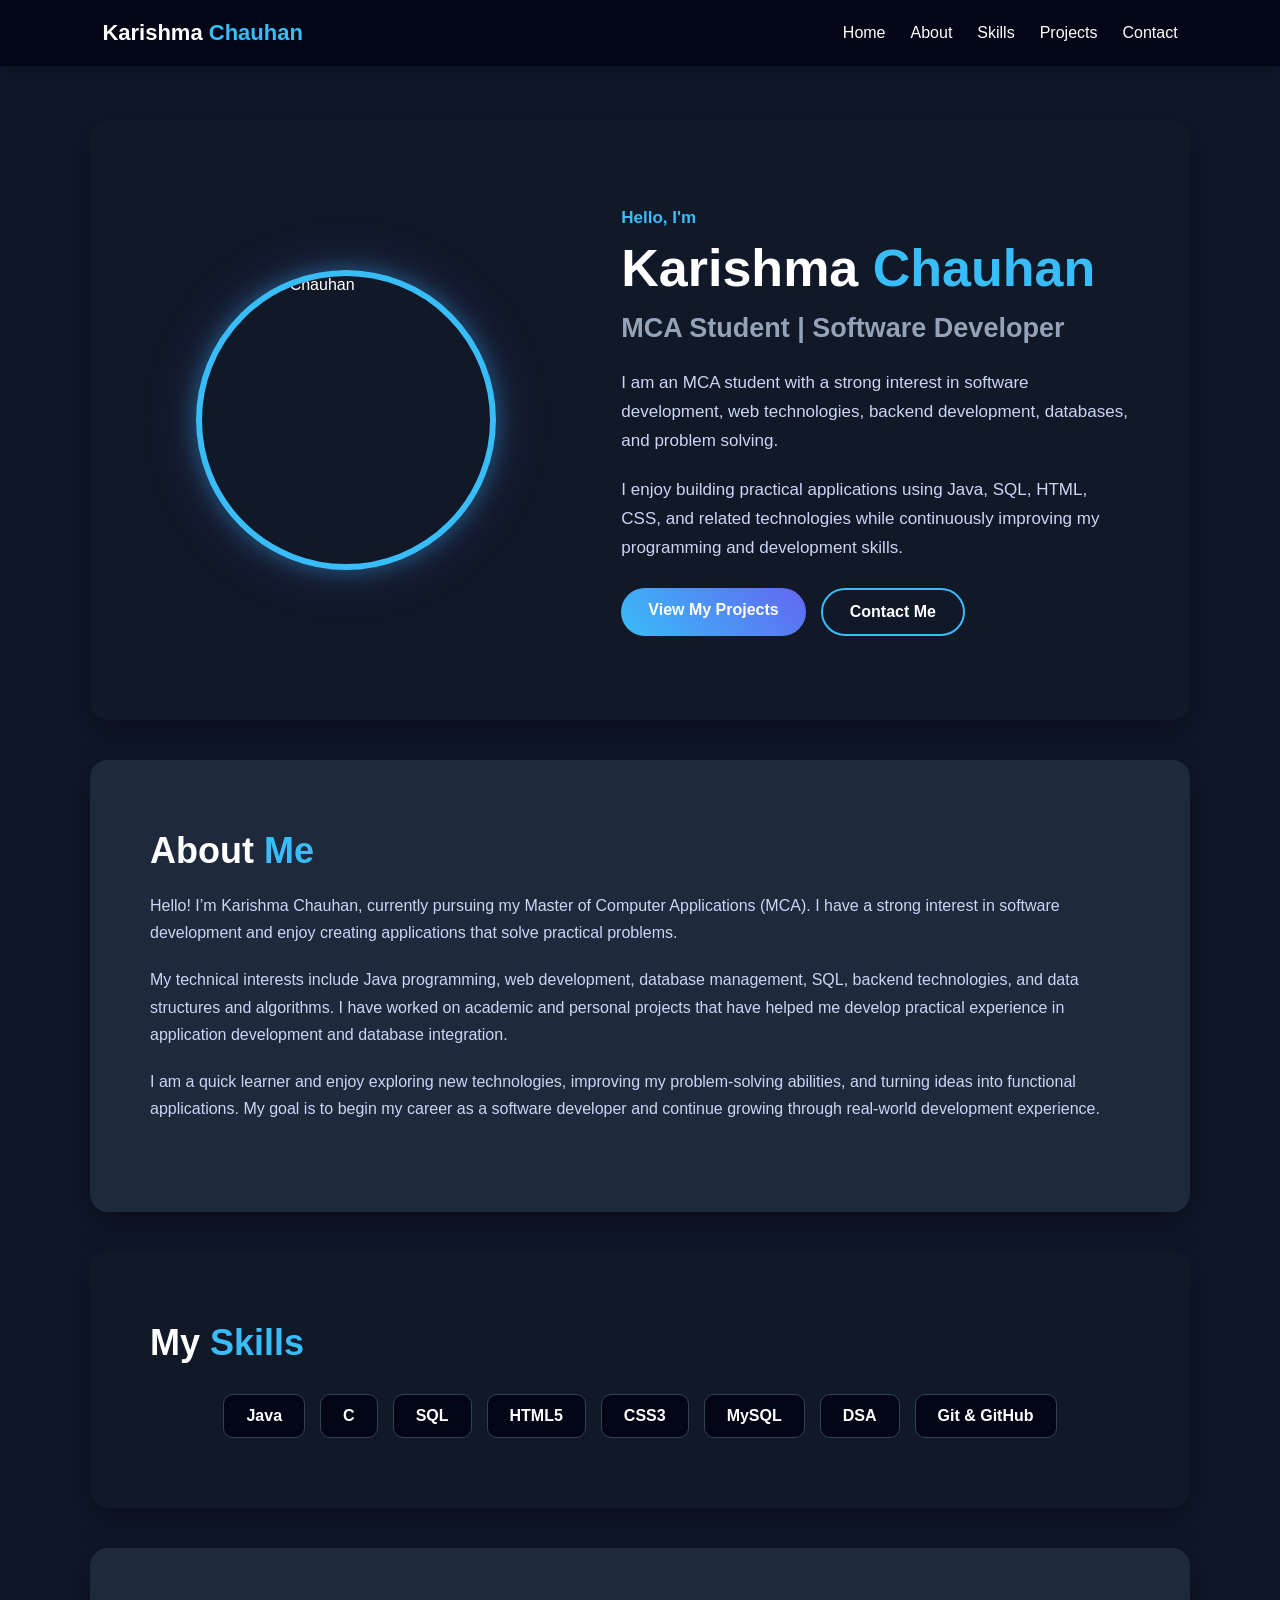
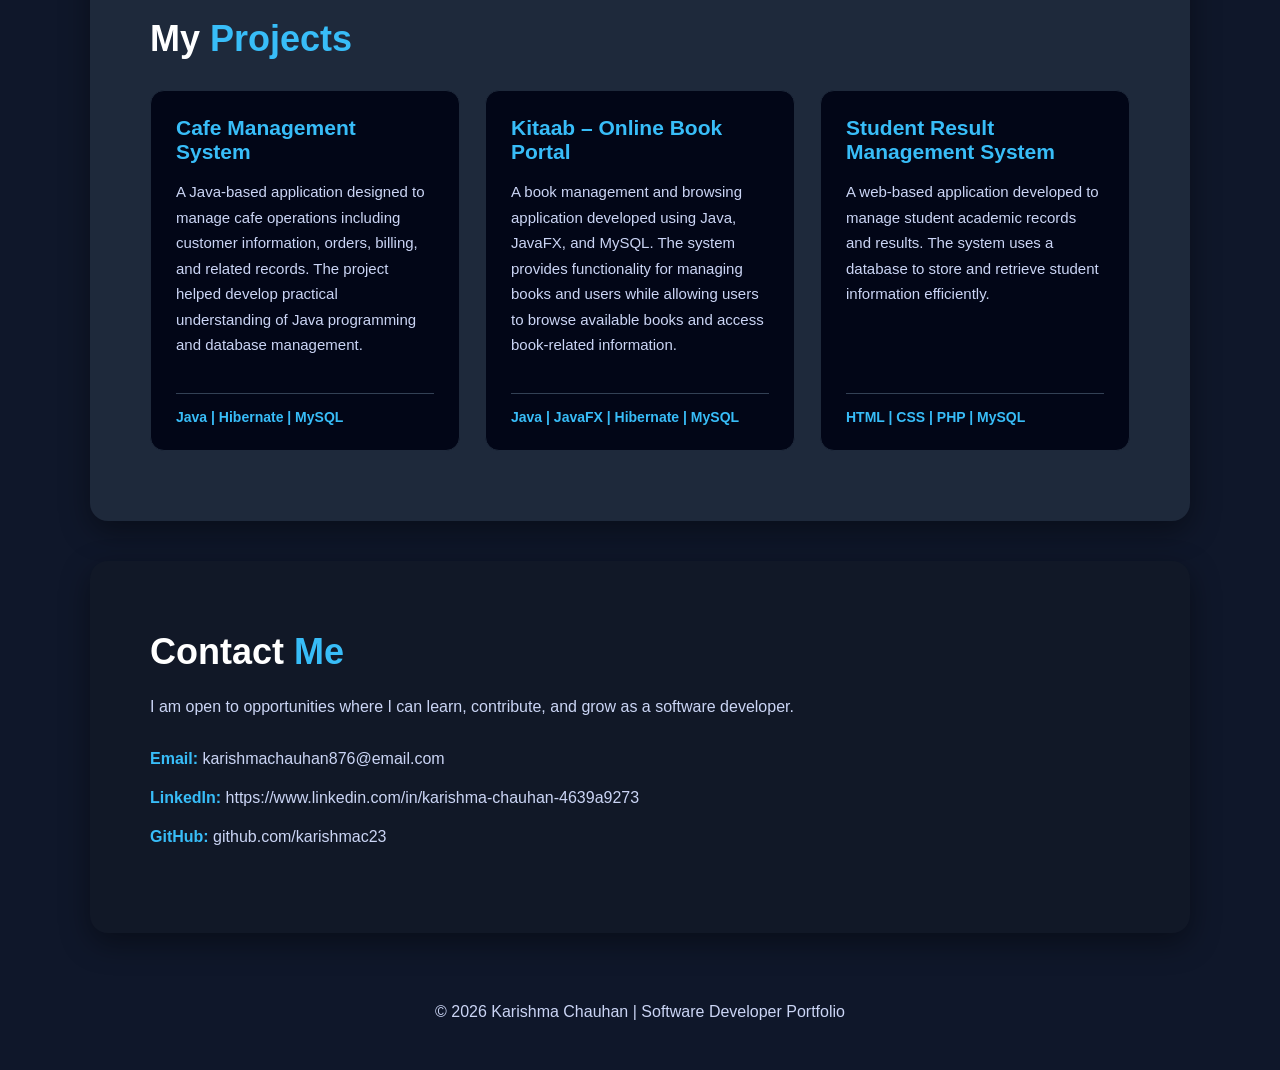
==== commit ab968a41: "Update index.html" ====
--- a/index.html
+++ b/index.html
@@ -138,11 +138,7 @@
     <div class="skill">SQL</div>
     <div class="skill">HTML5</div>
     <div class="skill">CSS3</div>
-    <div class="skill">JavaScript</div>
     <div class="skill">MySQL</div>
-    <div class="skill">JavaFX</div>
-    <div class="skill">Hibernate</div>
-    <div class="skill">JDBC</div>
     <div class="skill">DSA</div>
     <div class="skill">Git & GitHub</div>
 
@@ -159,29 +155,6 @@
 </h1>
 
 <div class="project-grid">
-
-
-    <!-- Room Booking -->
-
-    <div class="project-card">
-
-        <h3>
-            Room Booking System
-        </h3>
-
-        <p>
-            A desktop-based room reservation application developed using
-            JavaFX and MySQL. The system manages room availability,
-            bookings, and reservation-related information through an
-            interactive user interface.
-        </p>
-
-        <div class="project-tech">
-            JavaFX | MySQL | JDBC
-        </div>
-
-    </div>
-
 
     <!-- Cafe Management -->
 
@@ -247,27 +220,6 @@
 
     </div>
 
-
-    <!-- Employee CRUD -->
-
-    <div class="project-card">
-
-        <h3>
-            Employee CRUD REST API
-        </h3>
-
-        <p>
-            A backend application developed using Spring Boot and
-            Spring Data JPA to perform CRUD operations on employee
-            records through RESTful APIs.
-        </p>
-
-        <div class="project-tech">
-            Java | Spring Boot | REST API | JPA
-        </div>
-
-    </div>
-
 </div>
 
 </section>
@@ -294,7 +246,7 @@
 
     <p>
         <strong>LinkedIn:</strong>
-        linkedin.com/in/karishma
+        https://www.linkedin.com/in/karishma-chauhan-4639a9273
     </p>
 
     <p>
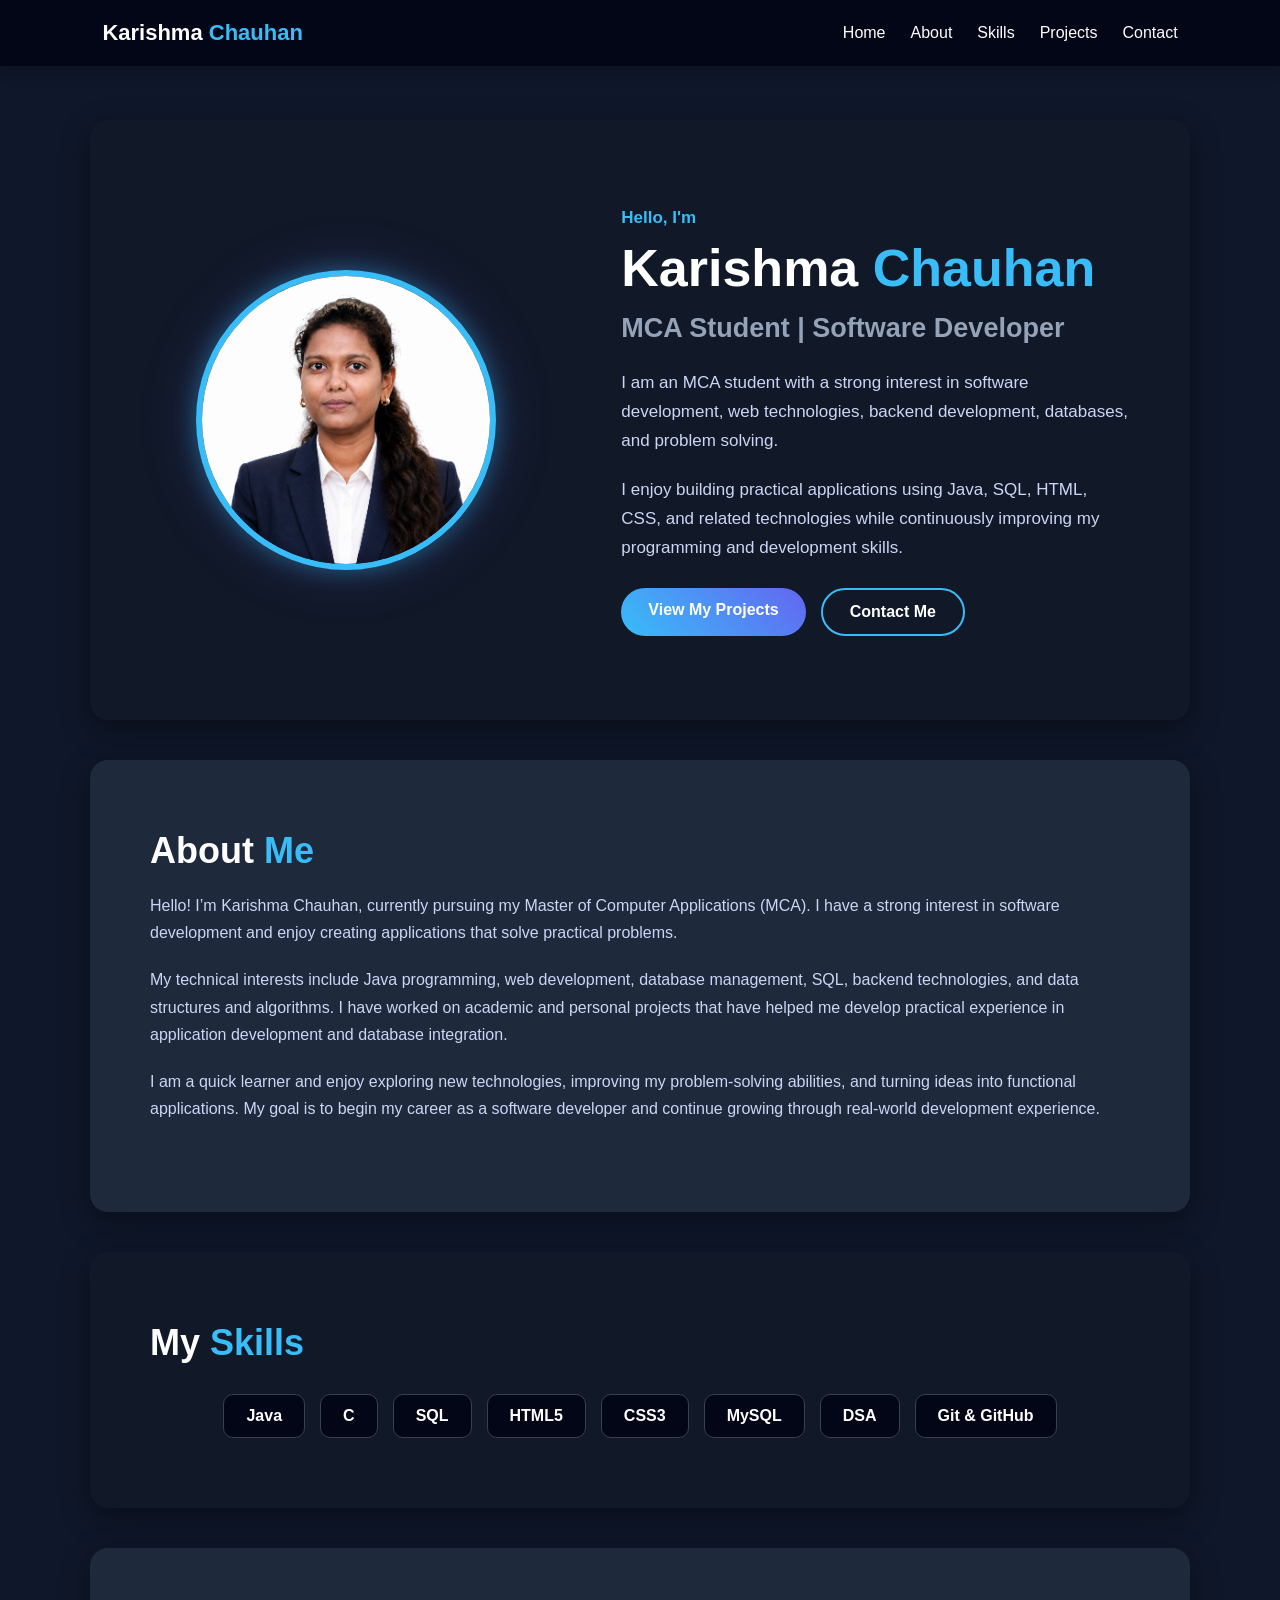
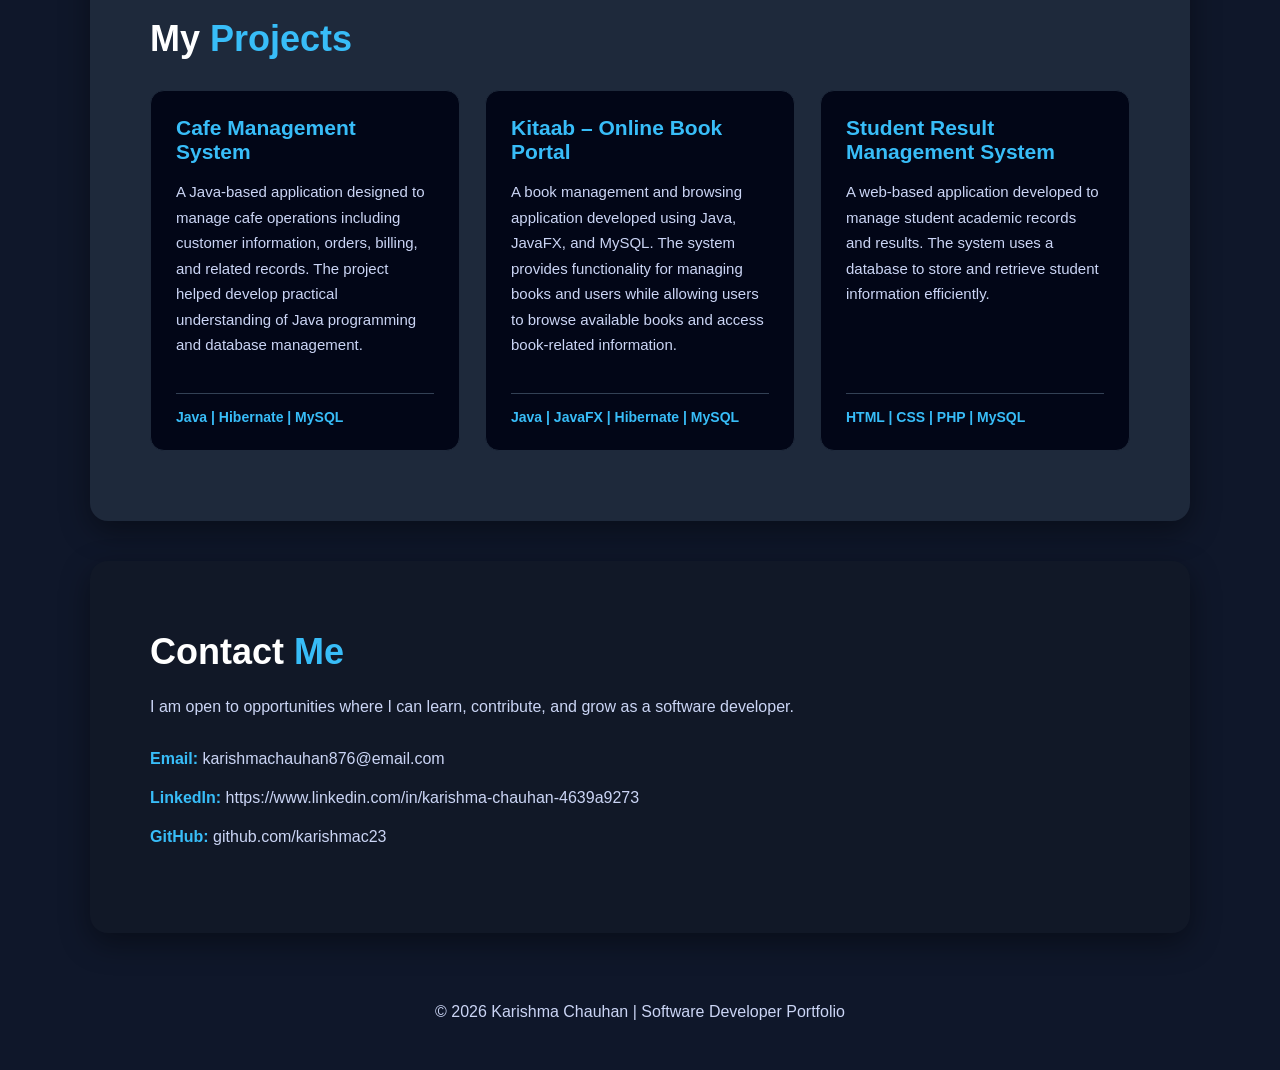
==== commit 375e18f8: "Update index.html" ====
--- a/index.html
+++ b/index.html
@@ -43,7 +43,7 @@
     <!-- Profile Photo -->
     <div class="profile-container">
 
-        <img src="profile.jpg"
+        <img src="Profile photo.png"
              alt="Karishma Chauhan"
              class="profile-photo">
 
